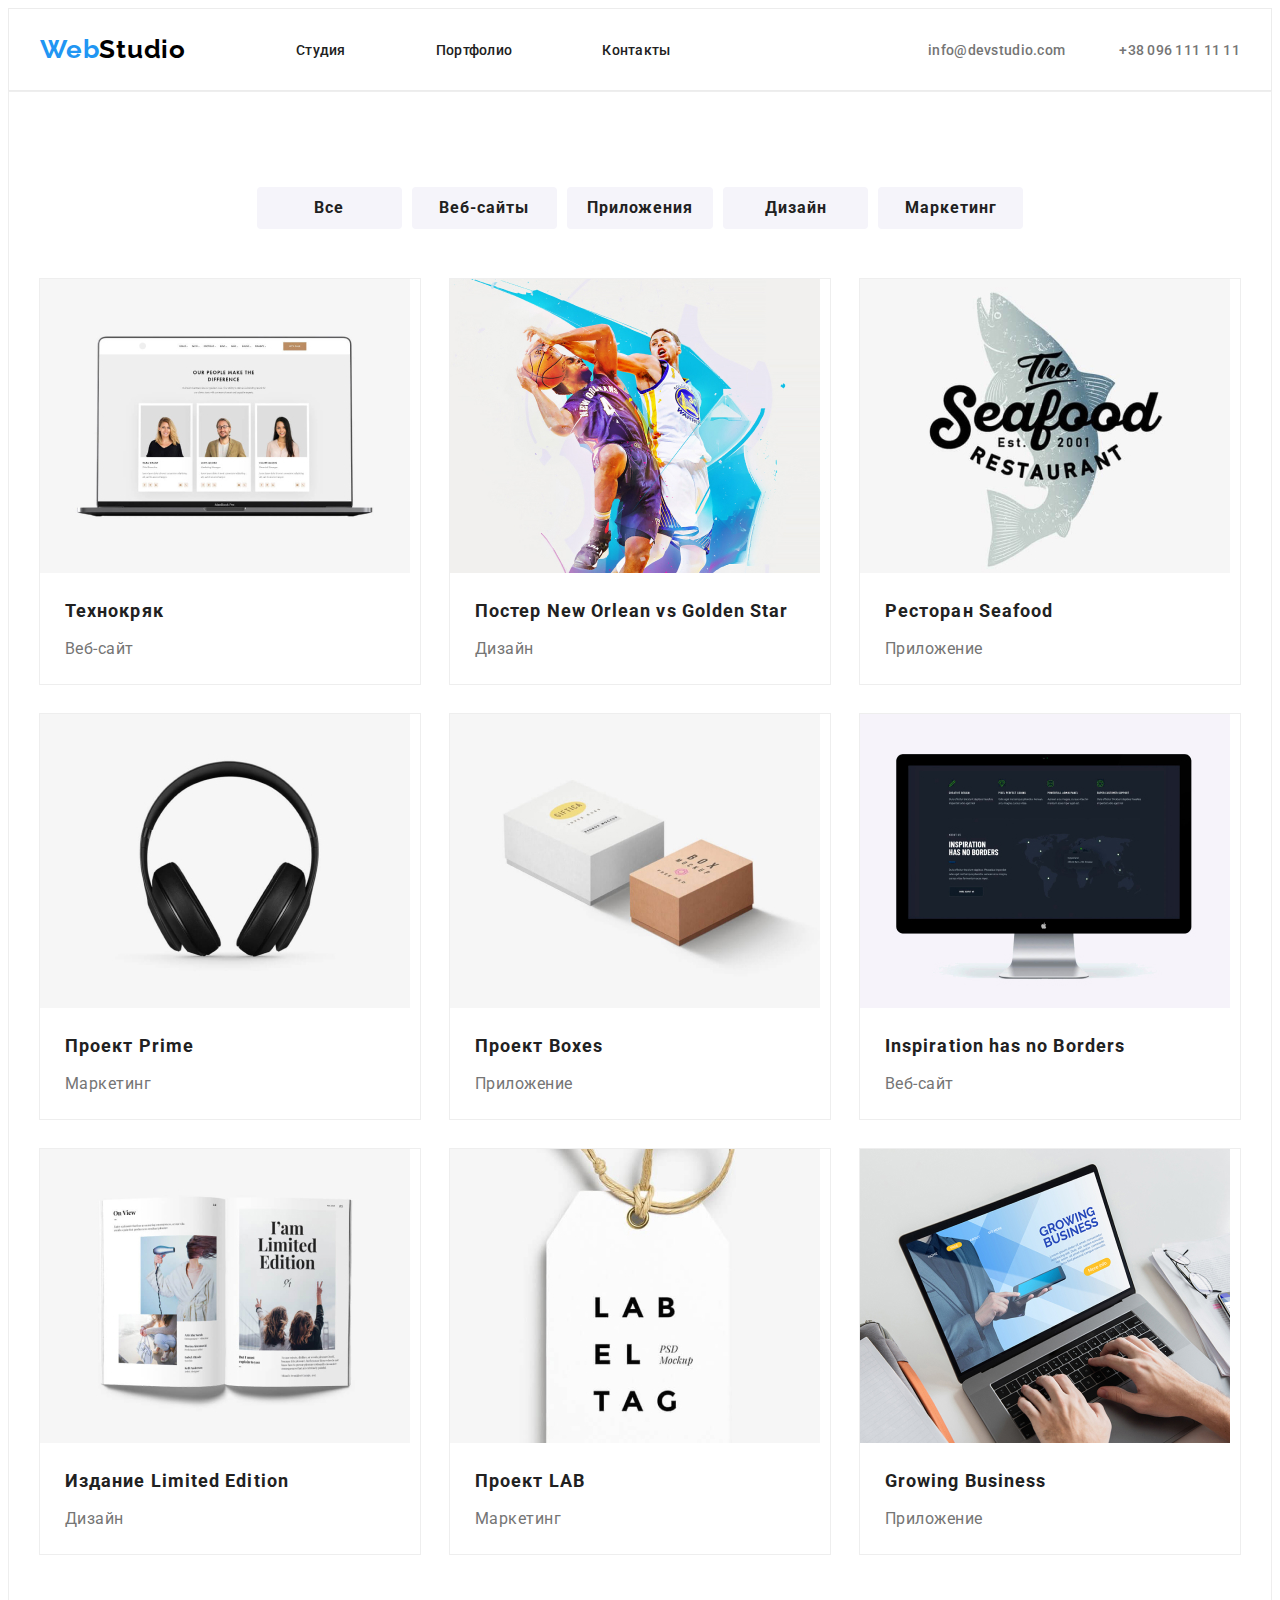
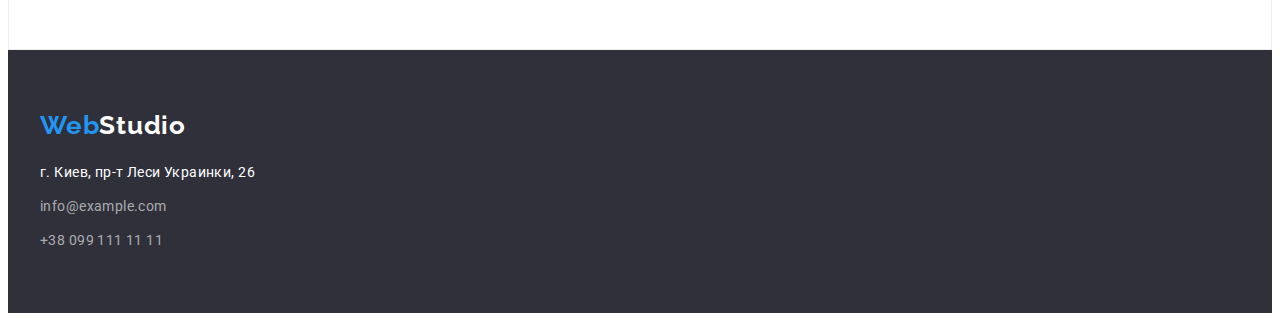
==== portfolio.html @ c4cfd5ce "Initial commit" ====
<!DOCTYPE html>
<html lang="ru">
<head>
    <meta charset="UTF-8">
    <meta http-equiv="X-UA-Compatible" content="IE=edge">
    <meta name="viewport" content="width=device-width, initial-scale=1.0">
    <title>Портфолио</title>
    <link rel="preconnect" href="https://fonts.gstatic.com">
    <link href="https://fonts.googleapis.com/css2?family=Raleway:wght@700&family=Roboto:wght@400;500;700;900&display=swap"
        rel="stylesheet">
    <link rel="stylesheet" href="https://cdnjs.cloudflare.com/ajax/libs/modern-normalize/1.0.0/modern-normalize.min.css"
        integrity="sha512-ISS7cAi1PEhQ8jnbJpJZMd29NlhNj4AWYyLOSp2CE/CsHxTCu+r+t0D2yoJudVrd0/8fTVPUVDzY5Tvli75u/g=="
        crossorigin="anonymous" />
    <link rel="stylesheet" href="./css/styles.css">
</head>
<body>
    <header class="header">
        <div class="container">
          <nav class="navigation">
              <a class="logo-link link" href="./index.html" lang="en"> Web<span class="logo-dark">Studio</span></a>
              <ul class="navigation-list list">
                  <li class="navigation-item">
                      <a class="navigation-link link " href="./index.html">Студия</a>
                  </li>
                  <li class="navigation-item">
                      <a class="navigation-link link current" href="./portfolio.html">Портфолио</a>
                  </li>
                  <li class="navigation-item">
                      <a class="navigation-link link" href="">Контакты</a>
                  </li>
              </ul>
          </nav>
          <address class="address">
              <a class="contact-link-header link" href="mailto:info@devstudio.com">info@devstudio.com</a>
              <a class="contact-link-header link" href="tel:+380961111111">+38 096 111 11 11</a>
          </address>
        </div>  
    </header>
    <main>
        <!--BODY-->
        <section class="hero-selection">
            <div class="container">
                <h1 class="visually-hidden">Портфолио</h1>
                <h2 class="visually-hidden">Варианти работ</h2>
                <ul class="hero-btn list">
                    <li class="hero-list-item">
                        <button class="btn-selection" type="button">Все</button>
                    </li>
                    <li class="hero-list-item">
                        <button class="btn-selection" type="button">Веб-сайты</button>
                    </li>
                    <li class="hero-list-item">
                        <button class="btn-selection" type="button">Приложения</button>
                    </li>
                    <li class="hero-list-item">
                        <button class="btn-selection" type="button">Дизайн</button>
                    </li>
                    <li class="hero-list-item">
                        <button class="btn-selection" type="button">Маркетинг</button>
                    </li>
                </ul>
                <ul class="portfolio-list list">
                    <li class="portfolio-list-item">
                        <img class="gallery-list-img" src="./image/gallery_portfolio/gallery_portfolio_0.jpg" alt="ноутбук" width="370"
                            height="294">
                        <div class="gallery-list-content-wraper">
                            <h3 class="gallery-title">Технокряк</h3>
                            <p class="gallery-description">Веб-сайт</p>
                        </div>                        
                    </li>
                    <li class="portfolio-list-item">
                        <img class="gallery-list-img" src="./image/gallery_portfolio/gallery_portfolio_1.jpg"
                            alt="два баскетболиста бросают мяч" width="370" height="294">
                        <div class="gallery-list-content-wraper">
                            <h3 class="gallery-title">Постер New Orlean vs Golden Star</h3>
                            <p class="gallery-description">Дизайн</p>
                        </div>                        
                    </li>
                    <li class="portfolio-list-item">
                        <img class="gallery-list-img" src="./image/gallery_portfolio/gallery_portfolio_2.jpg"
                            alt="логотип ресторана с морепродуктами" width="370" height="294">
                        <div class="gallery-list-content-wraper">
                            <h3 class="gallery-title">Ресторан <span lang="en">Seafood</span></h3>
                            <p class="gallery-description">Приложение</p>
                        </div>                        
                    </li>
                    <li class="portfolio-list-item">
                        <img class="gallery-list-img" src="./image/gallery_portfolio/gallery_portfolio_3.jpg" alt="наушники" width="370"
                            height="294">
                        <div class="gallery-list-content-wraper">
                            <h3 class="gallery-title">Проект <span lang="en">Prime</span></h3>
                            <p class="gallery-description">Маркетинг</p>
                        </div>                        
                    </li>
                    <li class="portfolio-list-item">
                        <img class="gallery-list-img" src="./image/gallery_portfolio/gallery_portfolio_4.jpg"
                            alt="белая и бежевая коробки" width="370" height="294">
                        <div class="gallery-list-content-wraper">
                            <h3 class="gallery-title">Проект <span lang="en">Boxes</span></h3>
                            <p class="gallery-description">Приложение</p>
                        </div>                        
                    </li>
                    <li class="portfolio-list-item">
                        <img class="gallery-list-img" src="./image/gallery_portfolio/gallery_portfolio_5.jpg" alt="монитор" width="370"
                            height="294">
                        <div class="gallery-list-content-wraper">
                            <h3 class="gallery-title" lang="en">Inspiration has no Borders</h3>
                            <p class="gallery-description">Веб-сайт</p>
                        </div>                        
                    </li>
                    <li class="portfolio-list-item">
                        <img class="gallery-list-img" src="./image/gallery_portfolio/gallery_portfolio_6.jpg" alt="развернутый журнал"
                            width="370" height="294">
                        <div class="gallery-list-content-wraper">
                            <h3 class="gallery-title">Издание <span lang="en">Limited Edition</span></h3>
                            <p class="gallery-description">Дизайн</p>
                        </div>                        
                    </li>
                    <li class="portfolio-list-item">
                        <img class="gallery-list-img" src="./image/gallery_portfolio/gallery_portfolio_7.jpg" alt="логотип на бирке"
                            width="370" height="294">
                        <div class="gallery-list-content-wraper">
                            <h3 class="gallery-title">Проект <span lang="en">LAB</span></h3>
                            <p class="gallery-description">Маркетинг</p>
                        </div>                        
                    </li>
                    <li class="portfolio-list-item">
                        <img class="gallery-list-img" src="./image/gallery_portfolio/gallery_portfolio_8.jpg"
                            alt="ноутбук на котором работают" width="370" height="294">
                        <div class="gallery-list-content-wraper">
                            <h3 class="gallery-title" lang="en">Growing Business</h3>
                            <p class="gallery-description">Приложение</p>
                        </div>                        
                    </li>
                </ul>                    
            </div>        
        </section>
    </main>
    <footer class="footer">
        <div class="container">
            <a class="logo-link link" href="./index.html" lang="en"> Web<span class="logo-white">Studio</span></a>            
            <!--CONTACT FORM-->
            <address class="footer-address">
                <a class="contact-link-footer link location" href="https://goo.gl/maps/cLfK6mVfmH8XChih8" target="_blank"
                    rel="nofollow noopener"> г. Киев,
                    пр-т Леси Украинки, 26</a>
                <a class="contact-link-footer link" href="mailto:info@example.com">info@example.com</a>
                <a class="contact-link-footer link" href="tel:+380991111111">+38 099 111 11 11</a>
            </address>
        </div>        
    </footer>
</body>
</html>
---- css/styles.css ----
:root {
  --main-font: 'Roboto', sans-serif;
  --secondary-font: 'Raleway', sans-serif;
  --accent-color: #2196f3;
  --background-accent: #2f303a;
  --title-color: #212121;
  --logo-decoration: #000000;
  --text-description: #757575;
  --white-accent: #ffffff;
  --background-masters: #f5f4fa;
  --footer-link: rgba(255, 255, 255, 0.6);
  --section-pt: 95px;
  --section-pb: 95px;
}
body {
  font-family: var(--main-font);
}

h1,
h2,
h3,
h4,
h5,
h6,
p {
  margin: 0;
}

ul,
ol {
  margin: 0;
  padding: 0;
}

img {
  display: block;
  max-width: 100%;
  height: auto;
}

.link {
  text-decoration: none;
}

.list {
  list-style: none;
}

.address {
  font-style: normal;
}

.visually-hidden {
  position: absolute !important;
  clip: rect(1px 1px 1px 1px); /* IE6, IE7 */
  clip: rect(1px, 1px, 1px, 1px);
  padding: 0 !important;
  border: 0 !important;
  height: 1px !important;
  width: 1px !important;
  overflow: hidden;
}

.container {
  width: 1200px;
  margin: 0 auto;
  padding-left: 15px;
  padding-right: 15px;
}

/* ============= COMPONENTS ============= */

.title {
  font-weight: 700;
  font-size: 36px;
  line-height: 1.17;
  letter-spacing: 0.03em;
  text-align: center;
  color: var(--title-color);
  margin-bottom: 50px;
}

.logo-link {
  font-family: var(--secondary-font);
  font-weight: 700;
  font-size: 26px;
  line-height: 31px;
  letter-spacing: 0.03em;
  color: var(--accent-color);
}

.current:visited {
  color: var(--accent-color);
}

/* ============= END COMPONENTS ============= */

/* ============= HEADER ============= */

.header {
  padding-top: 25px;
  padding-bottom: 25px;
  border: 1px solid #ececec;
}

.header .container {
  display: flex;
  align-items: center;
}

.navigation {
  display: flex;
  align-items: center;
}

.header .logo-link {
  margin-right: 90px;
}

.navigation-list {
  display: flex;
  align-items: center;
}

.navigation-item:not(:last-child) {
  margin-right: 50px;
}

.logo-dark {
  font-family: var(--secondary-font);
  color: var(--logo-decoration);
}

.navigation-link {
  font-weight: 500;
  font-size: 14px;
  line-height: 1.14;
  letter-spacing: 0.02em;
  padding-left: 20px;
  padding-right: 20px;
  color: var(--title-color);
}

.navigation-link:hover,
.navigation-link:focus {
  color: var(--accent-color);
}

.contact-link-header {
  text-decoration: none;
  color: var(--text-description);
  font-weight: 500;
  font-size: 14px;
  line-height: 1.14;
  letter-spacing: 0.02em;
}

.contact-link-header:last-child {
  margin-left: 50px;
}

.address {
  margin-left: auto;
}

.icon-tel {
  width: 16px;
  height: 12px;
  fill: currentColor;
}

.icon-e-mail {
  width: 10px;
  height: 16px;
  fill: currentColor;
}

.contact-link-header:hover,
.contact-link-header:focus {
  color: var(--accent-color);
}

/* ============= END HEADER ============= */

/* ============= HERO ============= */
.hero-selection {
  border: 1px solid #eeeeee;
  padding-top: var(--section-pt);
  padding-bottom: var(--section-pb);
}

.hero {
  background-color: #303030;
  text-align: center;
  padding-bottom: 200px;
  padding-top: 200px;
  background-image: linear-gradient(
      rgba(47, 48, 58, 0.4),
      rgba(47, 48, 58, 0.4)
    ),
    url(../image/hero/hero-Img.jpg);
  background-repeat: no-repeat;
  background-size: cover;
  max-width: 1600px;
  margin: auto;
}

.hero-title {
  font-weight: 900;
  font-size: 44px;
  line-height: 1.36;
  letter-spacing: 0.06em;
  text-transform: uppercase;
  text-align: center;
  color: var(--white-accent);
  margin-bottom: 30px;
}

.modal-btn {
  font-family: inherit;
  font-weight: 700;
  font-size: 16px;
  line-height: 1.88;
  letter-spacing: 0.06em;
  cursor: pointer;
  background-color: var(--accent-color);
  color: var(--white-accent);
  min-width: 200px;
  border-radius: 4px;
  border: none;
  padding: 10px 30px;
}

/* ============= END HERO ============= */

/* ============= ADVANTAGE ============= */

.advantages {
  padding-top: var(--section-pt);
  padding-bottom: 47px;
}

.advantages-list {
  display: flex;
  margin-left: -30px;
  margin-top: -30px;
}

.advantages-list-itme {
  flex-basis: calc(100% / 4 - 30px);
  margin-left: 30px;
  margin-top: 30px;
}

.advantages-title {
  font-weight: 700;
  font-size: 14px;
  line-height: 1.14;
  letter-spacing: 0.03em;
  text-transform: uppercase;
  color: var(--title-color);
  margin-bottom: 10px;
}

.advantages-list-description {
  font-weight: 400;
  font-size: 14px;
  line-height: 1.71;
  letter-spacing: 0.03em;
  color: var(--text-description);
}

/* ============= END ADVANTAGE ============= */

/* ============= GALLERY ============= */

.gallery {
  padding-bottom: var(--section-pb);
  padding-top: 47px;
}
.gallery-list {
  display: flex;
  flex-wrap: wrap;
  margin-left: -30px;
  margin-top: -30px;
}

.gallery-list-item {
  flex-basis: calc(100% / 3 - 30px);
  margin-left: 30px;
  margin-top: 30px;
}

/* ============= END GALLERY ============= */

/* ============= SELECTION MASTERS ============= */

.masters {
  background-color: var(--background-masters);
  padding-top: var(--section-pt);
  padding-bottom: var(--section-pb);
}

.masters-list {
  display: flex;
  flex-wrap: wrap;
  margin-left: -30px;
  margin-top: -30px;
}

.masters-list-item {
  flex-basis: calc(100% / 4 - 30px);
  margin-left: 30px;
  margin-top: 30px;
  border-radius: 4px;
  background-color: var(--white-accent);
}

.masters-list-content-wraper {
  margin-bottom: 30px;
  margin-top: 30px;
  padding-right: 20px;
  padding-left: 20px;
}

.masters-list-title {
  font-weight: 500;
  font-size: 16px;
  line-height: 1.19;
  letter-spacing: 0.03em;
  text-align: center;
  color: var(--title-color);
  margin-bottom: 10px;
}

.masters-list-position {
  font-weight: 400;
  font-size: 16px;
  line-height: 1.19;
  letter-spacing: 0.03em;
  text-align: center;
  color: var(--text-description);
}

/* ============= END SELECTION MASTERS ============= */

/* ============= BODY ============= */

.hero-btn {
  display: flex;
  flex-wrap: wrap;
  justify-content: center;
  margin-bottom: 50px;
}

.hero-list-item:not(:last-child) {
  margin-right: 10px;
}

.btn-selection {
  font-family: inherit;
  font-weight: 700;
  font-size: 16px;
  line-height: 1.88;
  letter-spacing: 0.06em;
  cursor: pointer;
  background: var(--background-masters);
  border-radius: 4px;
  color: var(--title-color);
  border: none;
  padding: 6px 20px;
  min-width: 145px;
}

.btn-selection:hover,
.btn-selection:focus {
  background-color: var(--accent-color);
  color: var(--white-accent);
}
.gallery-title {
  font-weight: 700;
  font-size: 18px;
  line-height: 2;
  letter-spacing: 0.06em;
  color: var(--title-color);
  margin-bottom: 5px;
}

.gallery-description {
  font-weight: 400;
  font-size: 16px;
  line-height: 1.88;
  letter-spacing: 0.03em;
  color: var(--text-description);
}

.portfolio-list {
  display: flex;
  flex-wrap: wrap;
  margin-left: -30px;
  margin-top: -30px;
}

.portfolio-list-item {
  outline: 1px solid #eeeeee;
  flex-basis: calc(100% / 3 - 30px);
  margin-left: 30px;
  margin-top: 30px;
}

.gallery-list-content-wraper {
  padding-bottom: 20px;
  padding-top: 20px;
  padding-left: 25px;
  padding-right: 25px;
}

/* ============= END BODY ============= */

/* ============= FOOTER ============= */

.footer {
  background-color: var(--background-accent);
  padding-top: 60px;
  padding-bottom: 60px;
}

.footer-address {
  font-style: normal;
  display: flex;
  flex-direction: column;
  margin-top: 20px;
}

.footer .logo-link {
  margin-bottom: 20px;
}

.logo-white {
  font-family: var(--secondary-font);
  color: var(--white-accent);
}

.contact-link-footer {
  text-decoration: none;
  font-weight: 400;
  font-size: 14px;
  line-height: 1.71;
  letter-spacing: 0.03em;
  color: var(--footer-link);
}

.contact-link-footer:nth-child(-n + 2) {
  margin-bottom: 10px;
}

.location {
  font-weight: 400;
  font-size: 14px;
  line-height: 1.71;
  letter-spacing: 0.03em;
  color: var(--white-accent);
}

/* ============= END FOOTER ============= */
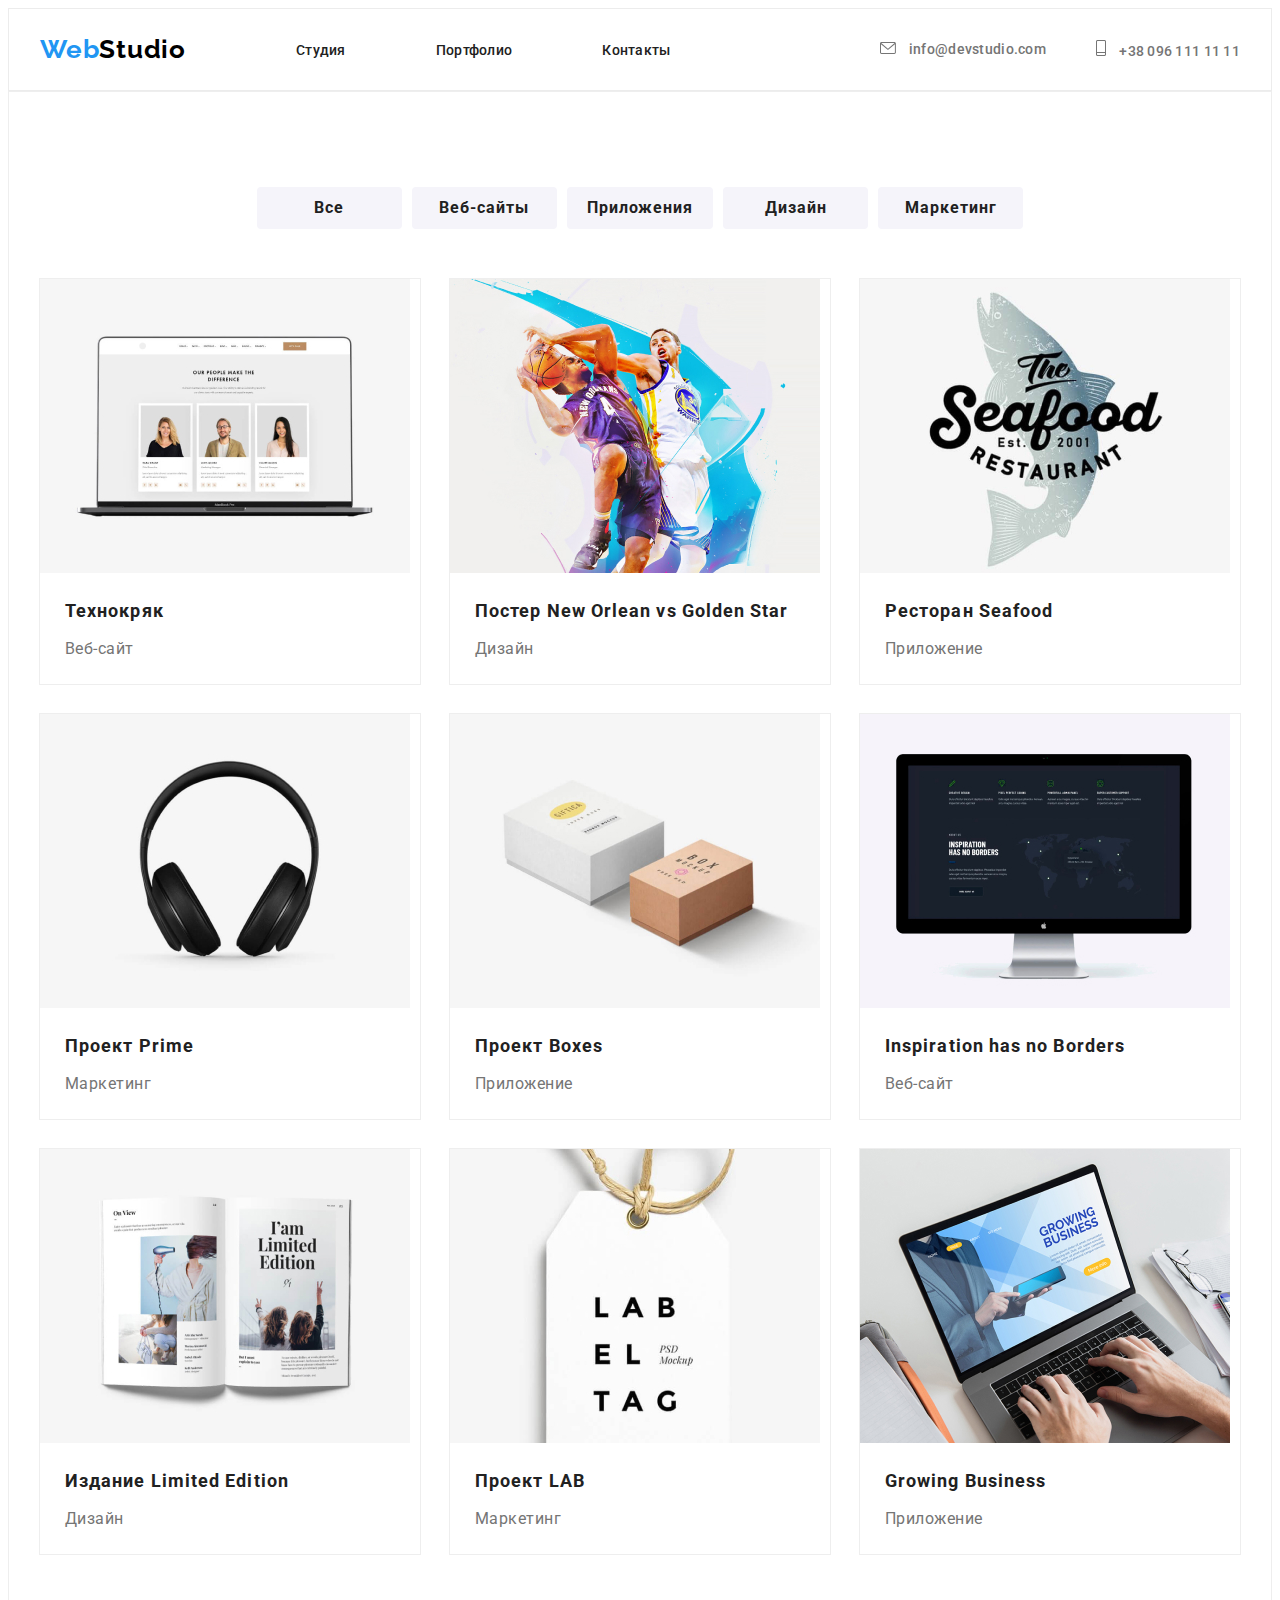
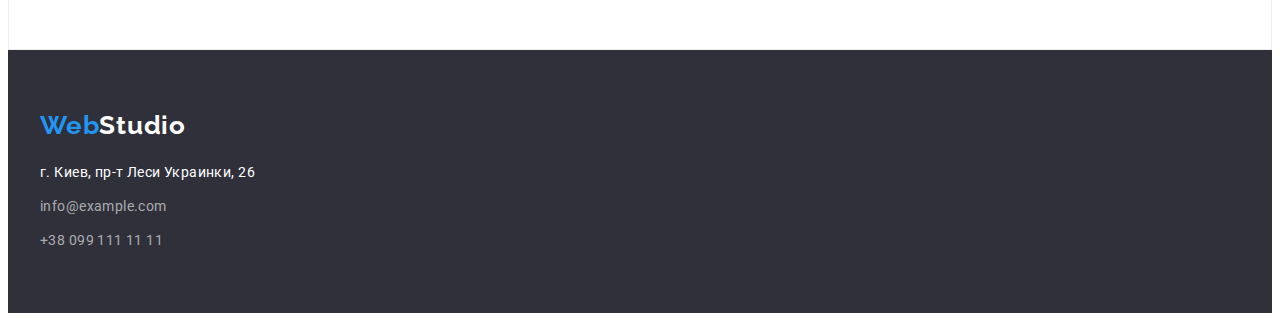
==== commit 923db6a0: "додала іконки імейлу і тел" ====
--- a/portfolio.html
+++ b/portfolio.html
@@ -30,10 +30,20 @@
                   </li>
               </ul>
           </nav>
-          <address class="address">
-              <a class="contact-link-header link" href="mailto:info@devstudio.com">info@devstudio.com</a>
-              <a class="contact-link-header link" href="tel:+380961111111">+38 096 111 11 11</a>
-          </address>
+        <address class="address">
+            <a class="contact-link-header link" href="mailto:info@devstudio.com">
+                <svg class="icon-e-mail">
+                    <use href="./image/sprite.svg#icon-e-mail"></use>
+                </svg>
+                info@devstudio.com
+            </a>
+            <a class="contact-link-header link" href="tel:+380961111111">
+                <svg class="icon-tel">
+                    <use href="./image/sprite.svg#icon-tel"></use>
+                </svg>
+                +38 096 111 11 11
+            </a>
+        </address>
         </div>  
     </header>
     <main>
--- a/css/styles.css
+++ b/css/styles.css
@@ -93,6 +93,56 @@
   color: var(--accent-color);
 }
 
+.social-list-icon {
+  width: 20px;
+  height: 20px;
+  fill: #afb1b8;
+}
+.social-list-icon-footer {
+  width: 20px;
+  height: 20px;
+  fill: var(--white-accent);
+}
+
+.social-list {
+  display: flex;
+  align-items: center;
+  justify-content: space-between;
+}
+
+.social-list-link {
+  display: flex;
+  justify-content: center;
+  align-items: center;
+  width: 44px;
+  height: 44px;
+  border-radius: 50%;
+  background-color: var(--white-accent);
+}
+.social-list-link-footer {
+  display: flex;
+  justify-content: center;
+  align-items: center;
+  width: 44px;
+  height: 44px;
+  border-radius: 50%;
+  background: rgba(255, 255, 255, 0.1);
+}
+
+.social-list-link-footer:hover,
+.social-list-link-footer:focus {
+  background-color: var(--accent-color);
+}
+.social-list-link:hover,
+.social-list-link:focus {
+  background-color: var(--accent-color);
+}
+
+.social-list-link:hover .social-list-icon,
+.social-list-link:focus .social-list-icon {
+  fill: var(--white-accent);
+}
+
 /* ============= END COMPONENTS ============= */
 
 /* ============= HEADER ============= */
@@ -160,24 +210,38 @@
 }
 
 .address {
+  display: flex;
+  align-items: center;
   margin-left: auto;
 }
 
 .icon-tel {
+  width: 10px;
+  height: 16px;
+  fill: currentColor;
+  margin-right: 10px;
+}
+
+.icon-e-mail {
   width: 16px;
   height: 12px;
   fill: currentColor;
-}
-
-.icon-e-mail {
-  width: 10px;
-  height: 16px;
-  fill: currentColor;
+  margin-right: 10px;
 }
 
 .contact-link-header:hover,
 .contact-link-header:focus {
   color: var(--accent-color);
+}
+
+.contact-link-header:hover .icon-tel,
+.contact-link-header:focus .icon-tel {
+  fill: var(--accent-color);
+}
+
+.contact-link-header:hover .icon-e-mail,
+.contact-link-header:focus .icon-e-mail {
+  fill: var(--accent-color);
 }
 
 /* ============= END HEADER ============= */
@@ -269,6 +333,38 @@
   letter-spacing: 0.03em;
   color: var(--text-description);
 }
+.advantages-catalogue-icon {
+  width: 70px;
+  height: 70px;
+}
+
+.advantages-catalogue {
+  display: flex;
+  margin-left: -30px;
+  margin-top: -30px;
+  margin-bottom: 30px;
+}
+
+.advantages-catalogue-item {
+  flex-basis: calc(100% / 4 - 30px);
+  margin-left: 30px;
+  margin-top: 30px;
+}
+
+.advantages-catalogue-link {
+  display: flex;
+  justify-content: center;
+  align-items: center;
+  width: 270px;
+  height: 120px;
+  background: var(--background-masters);
+  border-radius: 4px;
+}
+
+.advantages-list-wraper {
+  display: flex;
+  flex-wrap: wrap;
+}
 
 /* ============= END ADVANTAGE ============= */
 
@@ -312,8 +408,10 @@
   flex-basis: calc(100% / 4 - 30px);
   margin-left: 30px;
   margin-top: 30px;
-  border-radius: 4px;
   background-color: var(--white-accent);
+  box-shadow: 0px 1px 3px rgba(0, 0, 0, 0.12), 0px 1px 1px rgba(0, 0, 0, 0.14),
+    0px 2px 1px rgba(0, 0, 0, 0.2);
+  border-radius: 0px 0px 4px 4px;
 }
 
 .masters-list-content-wraper {
@@ -340,9 +438,78 @@
   letter-spacing: 0.03em;
   text-align: center;
   color: var(--text-description);
+  margin-bottom: 15px;
 }
 
 /* ============= END SELECTION MASTERS ============= */
+
+/* ============= SELECTION CLIENT ============= */
+
+.client {
+  padding-top: var(--section-pt);
+  padding-bottom: var(--section-pb);
+}
+
+.yaco {
+  width: 45px;
+  height: 50px;
+}
+
+.tagline {
+  width: 40px;
+  height: 52px;
+}
+
+.company {
+  width: 40px;
+  height: 43px;
+}
+
+.foster {
+  width: 80px;
+  height: 42px;
+}
+
+.brand {
+  width: 60px;
+  height: 47px;
+}
+
+.tag {
+  width: 90px;
+  height: 45px;
+}
+.client-list {
+  display: flex;
+  align-items: center;
+  justify-content: space-between;
+}
+
+.client-list-link {
+  display: flex;
+  justify-content: center;
+  align-items: center;
+  width: 170px;
+  height: 90px;
+  border: 1px solid #afb1b8;
+  border-radius: 4px;
+}
+
+.client-list-icon {
+  fill: #afb1b8;
+}
+.client-list-link:hover,
+.client-list-link:focus {
+  border: 1px solid #2196f3;
+  border-radius: 4px;
+}
+
+.client-list-link:hover .client-list-icon,
+.client-list-link:focus .client-list-icon {
+  fill: #2196f3;
+}
+
+/* ============= END SELECTION CLIENT ============= */
 
 /* ============= BODY ============= */
 
@@ -355,6 +522,13 @@
 
 .hero-list-item:not(:last-child) {
   margin-right: 10px;
+}
+
+.hero-list-item:hover,
+.hero-list-item:focus {
+  box-shadow: 0px 3px 1px rgba(0, 0, 0, 0.1), 0px 1px 2px rgba(0, 0, 0, 0.08),
+    0px 2px 2px rgba(0, 0, 0, 0.12);
+  border-radius: 4px;
 }
 
 .btn-selection {
@@ -408,6 +582,14 @@
   margin-top: 30px;
 }
 
+.portfolio-list-item:hover,
+.portfolio-list-item:focus {
+  border: 1px solid #eeeeee;
+  box-sizing: border-box;
+  box-shadow: 0px 1px 1px rgba(0, 0, 0, 0.12), 0px 4px 4px rgba(0, 0, 0, 0.06),
+    1px 4px 6px rgba(0, 0, 0, 0.16);
+}
+
 .gallery-list-content-wraper {
   padding-bottom: 20px;
   padding-top: 20px;
@@ -462,4 +644,17 @@
   color: var(--white-accent);
 }
 
+.social-title {
+  font-style: normal;
+  font-weight: 700;
+  font-size: 14px;
+  line-height: 16px;
+  letter-spacing: 0.03em;
+  text-transform: uppercase;
+  color: var(--white-accent);
+}
+.social-footer {
+  display: flex;
+}
+
 /* ============= END FOOTER ============= */
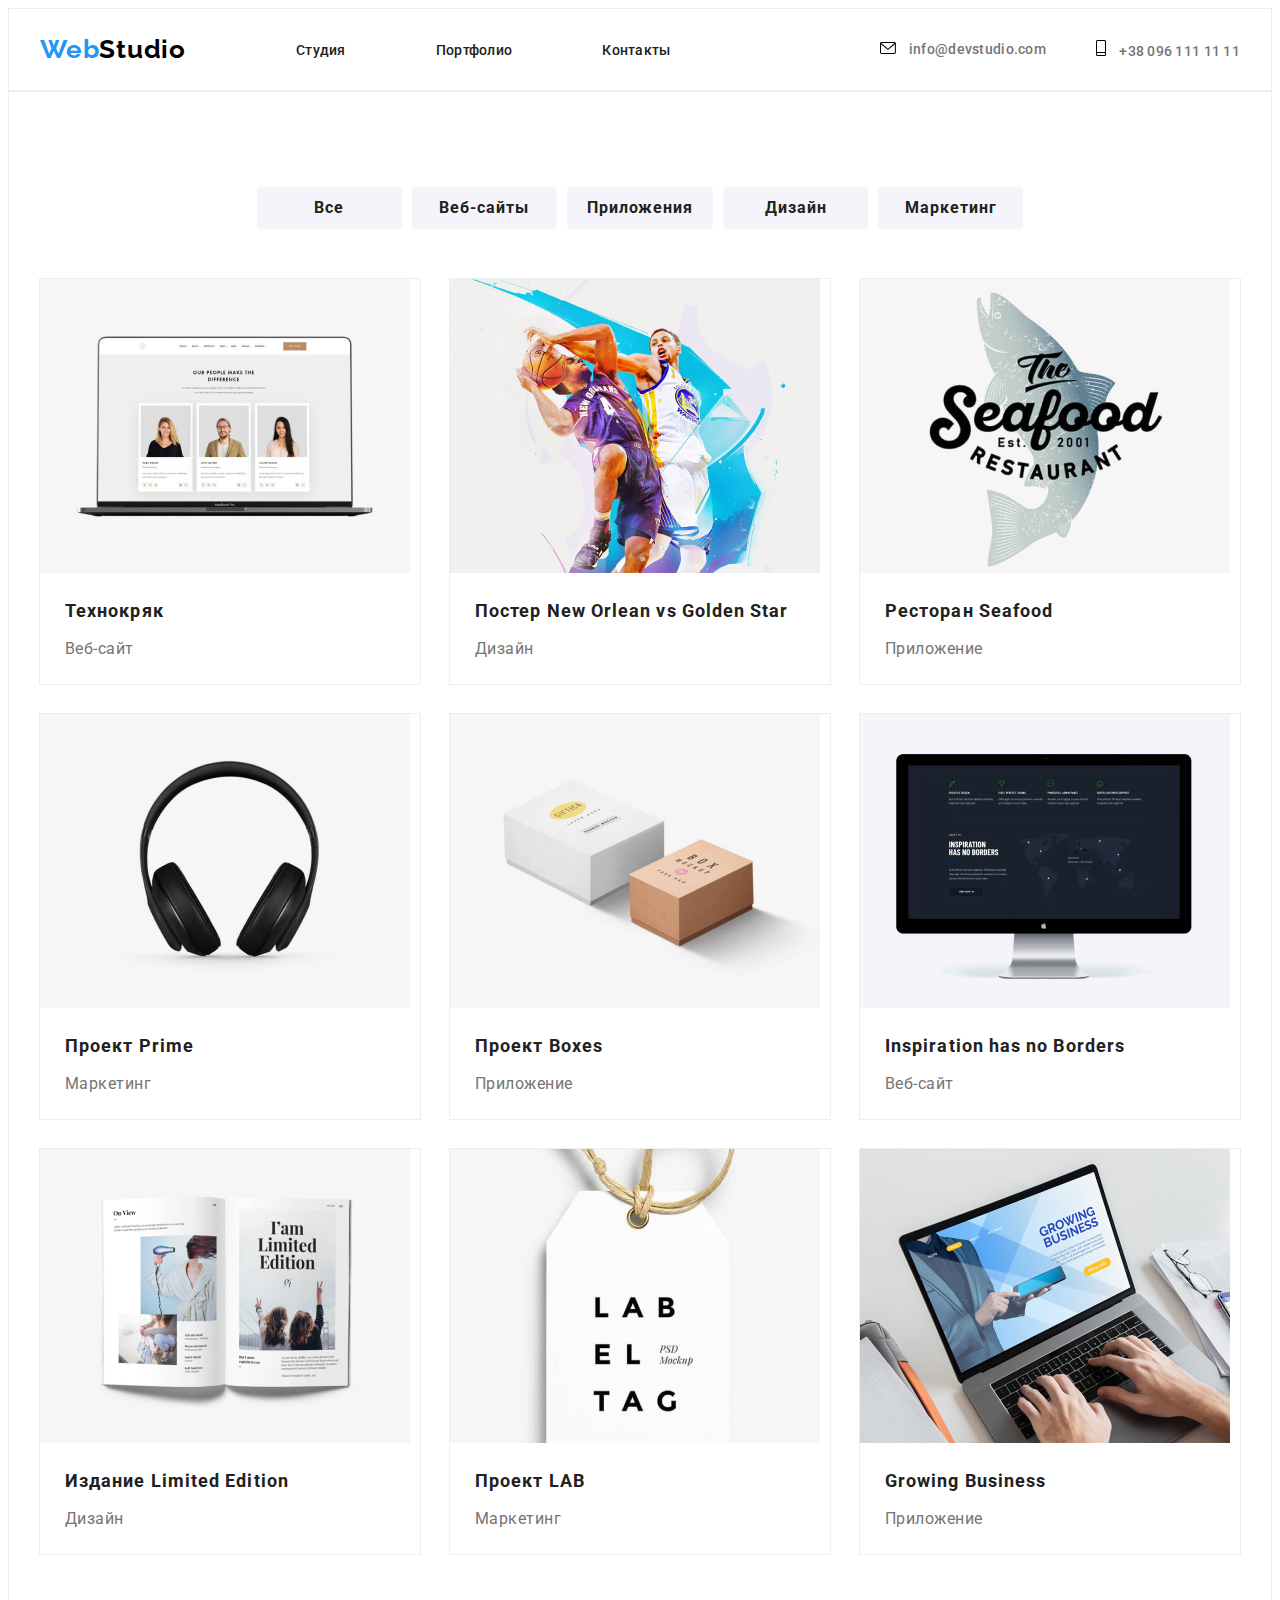
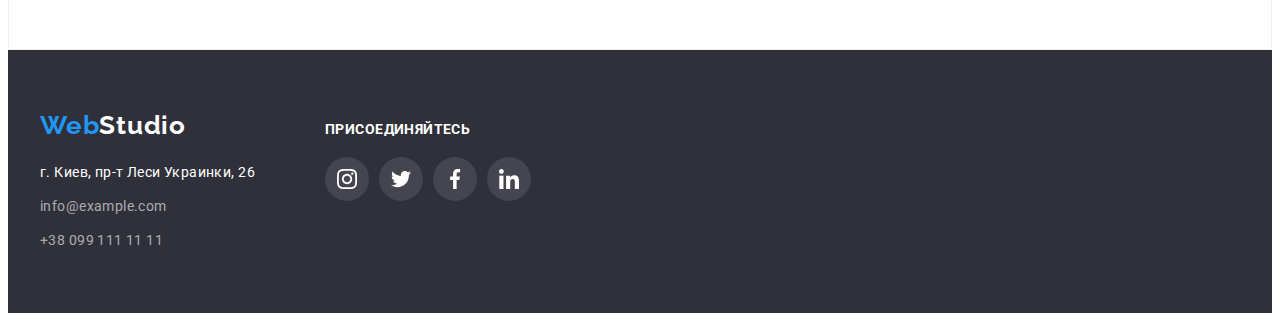
==== commit 155e385a: "розміри перенесла в html" ====
--- a/portfolio.html
+++ b/portfolio.html
@@ -32,13 +32,13 @@
           </nav>
         <address class="address">
             <a class="contact-link-header link" href="mailto:info@devstudio.com">
-                <svg class="icon-e-mail">
+                <svg class="icon-e-mail" width="16" height="12">
                     <use href="./image/sprite.svg#icon-e-mail"></use>
                 </svg>
                 info@devstudio.com
             </a>
             <a class="contact-link-header link" href="tel:+380961111111">
-                <svg class="icon-tel">
+                <svg class="icon-tel" width="10" height="16">
                     <use href="./image/sprite.svg#icon-tel"></use>
                 </svg>
                 +38 096 111 11 11
@@ -148,15 +148,51 @@
     </main>
     <footer class="footer">
         <div class="container">
-            <a class="logo-link link" href="./index.html" lang="en"> Web<span class="logo-white">Studio</span></a>            
-            <!--CONTACT FORM-->
-            <address class="footer-address">
-                <a class="contact-link-footer link location" href="https://goo.gl/maps/cLfK6mVfmH8XChih8" target="_blank"
-                    rel="nofollow noopener"> г. Киев,
-                    пр-т Леси Украинки, 26</a>
-                <a class="contact-link-footer link" href="mailto:info@example.com">info@example.com</a>
-                <a class="contact-link-footer link" href="tel:+380991111111">+38 099 111 11 11</a>
-            </address>
+            <div class="footer-wraper">
+                <a class="logo-link link" href="" lang="en"> Web<span class="logo-white">Studio</span></a>
+                <!--CONTACT FORM-->
+                <address class="footer-address">
+                    <a class="contact-link-footer link location" href="https://goo.gl/maps/cLfK6mVfmH8XChih8" target="_blank"
+                        rel="nofollow noopener"> г. Киев, пр-т Леси Украинки,
+                        26</a>
+                    <a class="contact-link-footer link" href="mailto:info@example.com">info@example.com</a>
+                    <a class="contact-link-footer link" href="tel:+380991111111">+38 099 111 11 11</a>
+                </address>
+            </div>
+            <div class="social-footer">
+                <p class="social-title">присоединяйтесь</p>
+                <ul class="social-list list">
+                    <li class="social-list-item">
+                        <a href="" class="social-list-link-footer link">
+                            <svg class="social-list-icon-footer" width="20" height="20">
+                                <use href="./image/sprite.svg#icon-instagram-footer"></use>
+                            </svg>
+                        </a>
+                    </li>
+                    <li class="social-list-item">
+                        <a href="" class="social-list-link-footer link">
+                            <svg class="social-list-icon-footer" width="20" height="20">
+                                <use href="./image/sprite.svg#icon-twitter-footer"></use>
+                            </svg>
+                        </a>
+                    </li>
+                    <li class="social-list-item">
+                        <a href="" class="social-list-link-footer link">
+                            <svg class="social-list-icon-footer" width="20" height="20">
+                                <use href="./image/sprite.svg#icon-facebook-footer"></use>
+                            </svg>
+                        </a>
+                    </li>
+                    <li class="social-list-item">
+                        <a href="" class="social-list-link-footer link">
+                            <svg class="social-list-icon-footer" width="20" height="20">
+                                <use href="./image/sprite.svg#icon-linkedin-footer"></use>
+                            </svg>
+                        </a>
+                    </li>
+                </ul>
+            </div>
+        
         </div>        
     </footer>
 </body>
--- a/css/styles.css
+++ b/css/styles.css
@@ -94,13 +94,9 @@
 }
 
 .social-list-icon {
-  width: 20px;
-  height: 20px;
   fill: #afb1b8;
 }
 .social-list-icon-footer {
-  width: 20px;
-  height: 20px;
   fill: var(--white-accent);
 }
 
@@ -216,16 +212,10 @@
 }
 
 .icon-tel {
-  width: 10px;
-  height: 16px;
-  fill: currentColor;
   margin-right: 10px;
 }
 
 .icon-e-mail {
-  width: 16px;
-  height: 12px;
-  fill: currentColor;
   margin-right: 10px;
 }
 
@@ -333,10 +323,6 @@
   letter-spacing: 0.03em;
   color: var(--text-description);
 }
-.advantages-catalogue-icon {
-  width: 70px;
-  height: 70px;
-}
 
 .advantages-catalogue {
   display: flex;
@@ -450,35 +436,6 @@
   padding-bottom: var(--section-pb);
 }
 
-.yaco {
-  width: 45px;
-  height: 50px;
-}
-
-.tagline {
-  width: 40px;
-  height: 52px;
-}
-
-.company {
-  width: 40px;
-  height: 43px;
-}
-
-.foster {
-  width: 80px;
-  height: 42px;
-}
-
-.brand {
-  width: 60px;
-  height: 47px;
-}
-
-.tag {
-  width: 90px;
-  height: 45px;
-}
 .client-list {
   display: flex;
   align-items: center;
@@ -612,6 +569,7 @@
   display: flex;
   flex-direction: column;
   margin-top: 20px;
+  margin-right: 70px;
 }
 
 .footer .logo-link {
@@ -652,9 +610,16 @@
   letter-spacing: 0.03em;
   text-transform: uppercase;
   color: var(--white-accent);
-}
-.social-footer {
-  display: flex;
+  margin-bottom: 20px;
+}
+
+.footer .container {
+  display: flex;
+  align-items: baseline;
+}
+
+.social-list-item:not(:last-child) {
+  margin-right: 10px;
 }
 
 /* ============= END FOOTER ============= */
